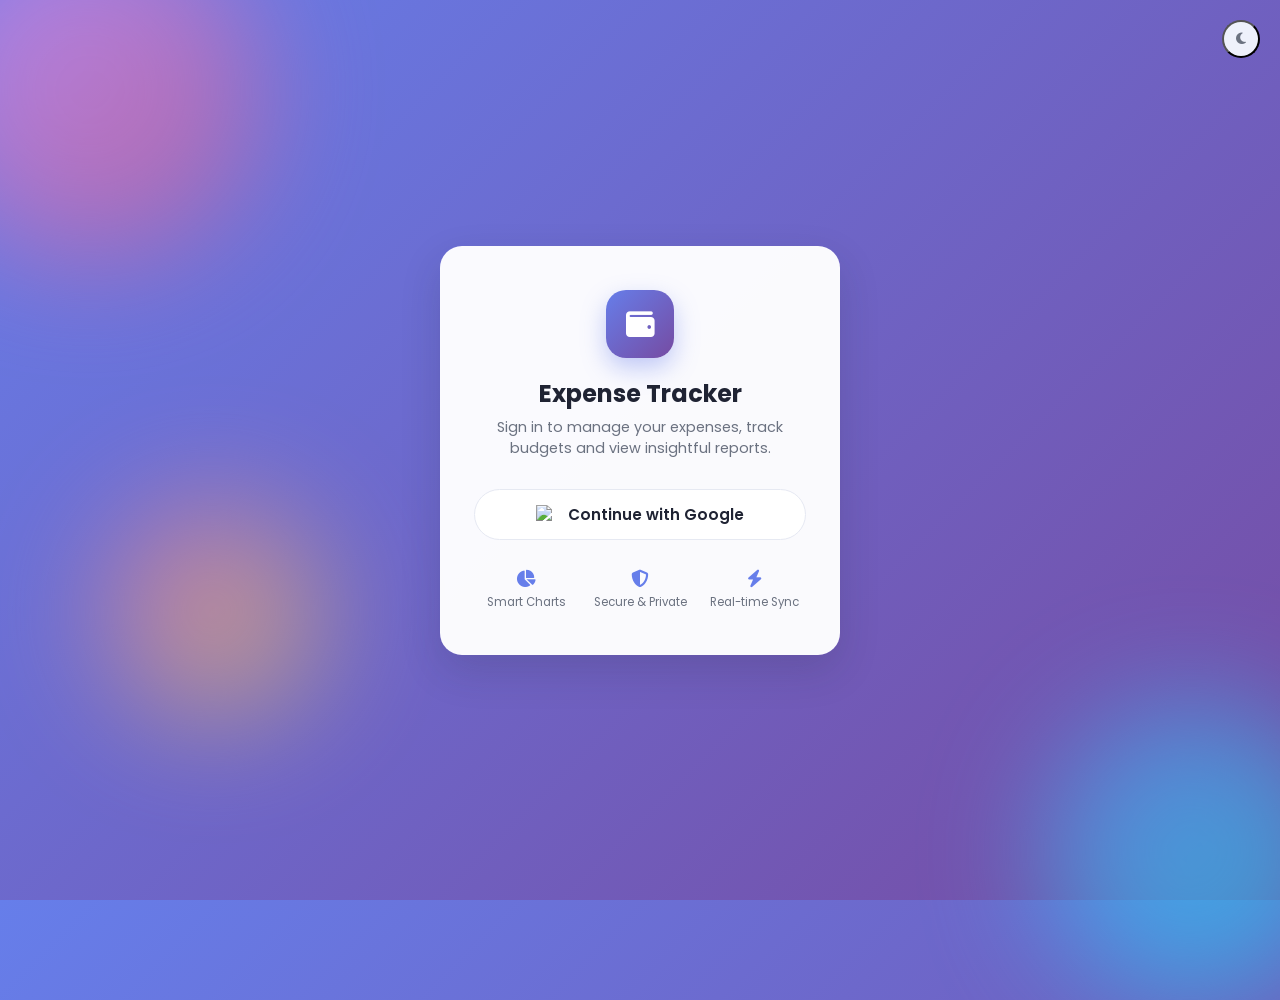
==== index.html @ 9ea7223c "Initial commit: modern expense tracker with Firebase auth, Firestore, charts and admin dashboard Van" ====
<!DOCTYPE html>
<html lang="en">
<head>
<meta charset="UTF-8" />
<meta name="viewport" content="width=device-width, initial-scale=1.0" />
<title>Expense Tracker | Sign In</title>
<meta name="description" content="Track your daily expenses with a modern, colorful dashboard." />

<!-- Google Fonts -->
<link rel="preconnect" href="https://fonts.googleapis.com" />
<link href="https://fonts.googleapis.com/css2?family=Poppins:wght@400;500;600;700;800&display=swap" rel="stylesheet" />

<!-- Font Awesome icons -->
<link rel="stylesheet" href="https://cdnjs.cloudflare.com/ajax/libs/font-awesome/6.5.1/css/all.min.css" />

<!-- App styles -->
<link rel="stylesheet" href="css/styles.css" />
<link rel="stylesheet" href="css/login.css" />

<link rel="icon" href="data:image/svg+xml,<svg xmlns=%22http://www.w3.org/2000/svg%22 viewBox=%220 0 100 100%22><text y=%22.9em%22 font-size=%2290%22>💰</text></svg>" />
</head>
<body class="login-page" data-theme="light">

<!-- Decorative animated background blobs -->
<div class="login-blob b1"></div>
<div class="login-blob b2"></div>
<div class="login-blob b3"></div>

<button id="theme-toggle-login" class="btn-icon theme-toggle-floating" title="Toggle dark mode" aria-label="Toggle dark mode">
  <i class="fa-solid fa-moon"></i>
</button>

<main class="login-card">
  <div class="login-logo"><i class="fa-solid fa-wallet"></i></div>
  <h1>Expense Tracker</h1>
  <p class="subtitle">Sign in to manage your expenses, track budgets and view insightful reports.</p>

  <button id="google-signin-btn" class="btn-google">
    <img src="https://www.gstatic.com/firebasejs/ui/2.0.0/images/auth/google.svg" alt="Google" />
    Continue with Google
  </button>

  <div class="login-loading" id="login-loading">
    <div class="spinner"></div>
    <span>Signing you in&hellip;</span>
  </div>

  <p class="login-error" id="login-error"></p>

  <div class="login-features">
    <div class="feature"><i class="fa-solid fa-chart-pie"></i><span>Smart Charts</span></div>
    <div class="feature"><i class="fa-solid fa-shield-halved"></i><span>Secure &amp; Private</span></div>
    <div class="feature"><i class="fa-solid fa-bolt"></i><span>Real-time Sync</span></div>
  </div>
</main>

<div id="toast-container"></div>

<!-- Firebase Compat SDK -->
<script src="https://www.gstatic.com/firebasejs/10.12.2/firebase-app-compat.js"></script>
<script src="https://www.gstatic.com/firebasejs/10.12.2/firebase-auth-compat.js"></script>
<script src="https://www.gstatic.com/firebasejs/10.12.2/firebase-firestore-compat.js"></script>

<script src="js/firebase-config.js"></script>
<script src="js/constants.js"></script>
<script src="js/utils.js"></script>
<script src="js/login.js"></script>
</body>
</html>
---- css/styles.css ----
/* ==========================================================================
   Global styles: variables, reset, typography, buttons, forms, modals,
   toasts, spinners and other shared components used across every page.
   ========================================================================== */

:root {
  /* Brand gradient palette */
  --gradient-primary: linear-gradient(135deg, #667eea 0%, #764ba2 100%);
  --gradient-secondary: linear-gradient(135deg, #f093fb 0%, #f5576c 100%);
  --gradient-success: linear-gradient(135deg, #43e97b 0%, #38f9d7 100%);
  --gradient-warning: linear-gradient(135deg, #fa709a 0%, #fee140 100%);
  --gradient-info: linear-gradient(135deg, #4facfe 0%, #00f2fe 100%);
  --gradient-dark: linear-gradient(135deg, #232526 0%, #414345 100%);

  --color-primary: #667eea;
  --color-primary-dark: #5a67d8;
  --color-secondary: #f5576c;
  --color-success: #38b000;
  --color-danger: #ef476f;
  --color-warning: #f9a826;
  --color-info: #4facfe;

  --bg-body: #f4f6fb;
  --bg-surface: #ffffff;
  --bg-surface-alt: #f8f9fe;
  --bg-hover: #eef1fb;
  --text-primary: #1f2333;
  --text-secondary: #6b7280;
  --text-muted: #9aa0ac;
  --border-color: #e6e9f2;
  --shadow-sm: 0 2px 8px rgba(31, 35, 51, 0.06);
  --shadow-md: 0 8px 24px rgba(31, 35, 51, 0.10);
  --shadow-lg: 0 16px 40px rgba(31, 35, 51, 0.16);

  --radius-sm: 8px;
  --radius-md: 14px;
  --radius-lg: 22px;
  --radius-pill: 999px;

  --sidebar-width: 260px;
  --topbar-height: 72px;

  --transition-fast: 0.18s ease;
  --transition-medium: 0.32s cubic-bezier(0.4, 0, 0.2, 1);

  --font-family: "Poppins", "Segoe UI", system-ui, -apple-system, sans-serif;
}

[data-theme="dark"] {
  --bg-body: #12141f;
  --bg-surface: #1b1e2c;
  --bg-surface-alt: #212437;
  --bg-hover: #262a3d;
  --text-primary: #f1f2f8;
  --text-secondary: #b3b7c9;
  --text-muted: #767c92;
  --border-color: #2b2f45;
  --shadow-sm: 0 2px 8px rgba(0, 0, 0, 0.3);
  --shadow-md: 0 8px 24px rgba(0, 0, 0, 0.35);
  --shadow-lg: 0 16px 40px rgba(0, 0, 0, 0.45);
}

* {
  margin: 0;
  padding: 0;
  box-sizing: border-box;
}

html {
  scroll-behavior: smooth;
}

body {
  font-family: var(--font-family);
  background: var(--bg-body);
  color: var(--text-primary);
  min-height: 100vh;
  transition: background var(--transition-medium), color var(--transition-medium);
  -webkit-font-smoothing: antialiased;
}

img {
  max-width: 100%;
  display: block;
}

a {
  color: inherit;
  text-decoration: none;
}

button {
  font-family: inherit;
  cursor: pointer;
}

input,
select,
textarea {
  font-family: inherit;
  font-size: 0.95rem;
}

::-webkit-scrollbar {
  width: 8px;
  height: 8px;
}
::-webkit-scrollbar-thumb {
  background: var(--border-color);
  border-radius: var(--radius-pill);
}
::-webkit-scrollbar-track {
  background: transparent;
}

/* ---------- Layout utilities ---------- */
.hidden {
  display: none !important;
}

.flex {
  display: flex;
}
.flex-center {
  display: flex;
  align-items: center;
  justify-content: center;
}
.flex-between {
  display: flex;
  align-items: center;
  justify-content: space-between;
}
.gap-8 { gap: 8px; }
.gap-12 { gap: 12px; }
.gap-16 { gap: 16px; }

/* ---------- Buttons ---------- */
.btn {
  display: inline-flex;
  align-items: center;
  justify-content: center;
  gap: 8px;
  padding: 11px 22px;
  border: none;
  border-radius: var(--radius-pill);
  font-size: 0.92rem;
  font-weight: 600;
  transition: transform var(--transition-fast), box-shadow var(--transition-fast), opacity var(--transition-fast);
  white-space: nowrap;
}
.btn:active {
  transform: scale(0.97);
}
.btn:disabled {
  opacity: 0.6;
  cursor: not-allowed;
}
.btn-primary {
  background: var(--gradient-primary);
  color: #fff;
  box-shadow: 0 6px 16px rgba(102, 126, 234, 0.35);
}
.btn-primary:hover {
  box-shadow: 0 8px 22px rgba(102, 126, 234, 0.45);
  transform: translateY(-1px);
}
.btn-secondary {
  background: var(--bg-hover);
  color: var(--text-primary);
}
.btn-secondary:hover {
  background: var(--border-color);
}
.btn-danger {
  background: var(--gradient-secondary);
  color: #fff;
  box-shadow: 0 6px 16px rgba(245, 87, 108, 0.35);
}
.btn-outline {
  background: transparent;
  border: 1.5px solid var(--border-color);
  color: var(--text-primary);
}
.btn-outline:hover {
  border-color: var(--color-primary);
  color: var(--color-primary);
}
.btn-sm {
  padding: 7px 14px;
  font-size: 0.8rem;
}
.btn-icon {
  width: 38px;
  height: 38px;
  padding: 0;
  border-radius: 50%;
  background: var(--bg-hover);
  color: var(--text-secondary);
}
.btn-icon:hover {
  background: var(--border-color);
  color: var(--text-primary);
}
.btn-block {
  width: 100%;
}

/* ---------- Forms ---------- */
.form-group {
  display: flex;
  flex-direction: column;
  gap: 6px;
  margin-bottom: 16px;
}
.form-group label {
  font-size: 0.82rem;
  font-weight: 600;
  color: var(--text-secondary);
}
.form-control {
  padding: 11px 14px;
  border: 1.5px solid var(--border-color);
  border-radius: var(--radius-sm);
  background: var(--bg-surface-alt);
  color: var(--text-primary);
  transition: border-color var(--transition-fast), box-shadow var(--transition-fast);
}
.form-control:focus {
  outline: none;
  border-color: var(--color-primary);
  box-shadow: 0 0 0 3px rgba(102, 126, 234, 0.15);
}
textarea.form-control {
  resize: vertical;
  min-height: 70px;
}
.form-row {
  display: grid;
  grid-template-columns: 1fr 1fr;
  gap: 14px;
}
.input-with-icon {
  position: relative;
}
.input-with-icon i {
  position: absolute;
  left: 14px;
  top: 50%;
  transform: translateY(-50%);
  color: var(--text-muted);
}
.input-with-icon .form-control {
  padding-left: 40px;
}

/* ---------- Cards ---------- */
.card {
  background: var(--bg-surface);
  border-radius: var(--radius-md);
  box-shadow: var(--shadow-sm);
  padding: 20px;
  transition: transform var(--transition-fast), box-shadow var(--transition-fast);
}
.card:hover {
  box-shadow: var(--shadow-md);
}

/* ---------- Modal ---------- */
.modal-overlay {
  position: fixed;
  inset: 0;
  background: rgba(15, 17, 26, 0.55);
  backdrop-filter: blur(3px);
  display: flex;
  align-items: center;
  justify-content: center;
  z-index: 1000;
  opacity: 0;
  pointer-events: none;
  transition: opacity var(--transition-medium);
  padding: 16px;
}
.modal-overlay.active {
  opacity: 1;
  pointer-events: auto;
}
.modal {
  background: var(--bg-surface);
  border-radius: var(--radius-lg);
  width: 100%;
  max-width: 520px;
  max-height: 90vh;
  overflow-y: auto;
  box-shadow: var(--shadow-lg);
  transform: translateY(24px) scale(0.97);
  transition: transform var(--transition-medium);
}
.modal-overlay.active .modal {
  transform: translateY(0) scale(1);
}
.modal-sm { max-width: 400px; }
.modal-lg { max-width: 760px; }
.modal-header {
  display: flex;
  align-items: center;
  justify-content: space-between;
  padding: 22px 24px;
  border-bottom: 1px solid var(--border-color);
}
.modal-header h3 {
  font-size: 1.1rem;
  font-weight: 700;
}
.modal-body {
  padding: 22px 24px;
}
.modal-footer {
  display: flex;
  justify-content: flex-end;
  gap: 10px;
  padding: 18px 24px;
  border-top: 1px solid var(--border-color);
}

/* ---------- Toasts ---------- */
#toast-container {
  position: fixed;
  top: 20px;
  right: 20px;
  z-index: 2000;
  display: flex;
  flex-direction: column;
  gap: 10px;
  max-width: 340px;
}
.toast {
  display: flex;
  align-items: flex-start;
  gap: 10px;
  background: var(--bg-surface);
  color: var(--text-primary);
  padding: 14px 16px;
  border-radius: var(--radius-sm);
  box-shadow: var(--shadow-lg);
  border-left: 4px solid var(--color-primary);
  animation: toast-in 0.3s ease forwards;
  font-size: 0.88rem;
}
.toast.toast-success { border-left-color: var(--color-success); }
.toast.toast-error { border-left-color: var(--color-danger); }
.toast.toast-warning { border-left-color: var(--color-warning); }
.toast i { margin-top: 2px; }
.toast.toast-out {
  animation: toast-out 0.25s ease forwards;
}
@keyframes toast-in {
  from { opacity: 0; transform: translateX(40px); }
  to { opacity: 1; transform: translateX(0); }
}
@keyframes toast-out {
  from { opacity: 1; transform: translateX(0); }
  to { opacity: 0; transform: translateX(40px); }
}

/* ---------- Spinner / loading ---------- */
.spinner {
  width: 42px;
  height: 42px;
  border: 4px solid var(--border-color);
  border-top-color: var(--color-primary);
  border-radius: 50%;
  animation: spin 0.8s linear infinite;
}
@keyframes spin {
  to { transform: rotate(360deg); }
}
#page-loader {
  position: fixed;
  inset: 0;
  display: flex;
  align-items: center;
  justify-content: center;
  background: var(--bg-body);
  z-index: 3000;
  transition: opacity 0.3s ease;
}
#page-loader.fade-out {
  opacity: 0;
  pointer-events: none;
}

/* ---------- Empty state ---------- */
.empty-state {
  display: flex;
  flex-direction: column;
  align-items: center;
  justify-content: center;
  text-align: center;
  padding: 48px 20px;
  color: var(--text-secondary);
}
.empty-state i {
  font-size: 3rem;
  margin-bottom: 14px;
  background: var(--gradient-primary);
  -webkit-background-clip: text;
  background-clip: text;
  color: transparent;
}
.empty-state h4 {
  margin-bottom: 6px;
  color: var(--text-primary);
}
.empty-state p {
  font-size: 0.85rem;
  max-width: 280px;
}

/* ---------- Badges / chips ---------- */
.badge {
  display: inline-flex;
  align-items: center;
  gap: 5px;
  padding: 4px 11px;
  border-radius: var(--radius-pill);
  font-size: 0.72rem;
  font-weight: 600;
}
.badge-success { background: rgba(56, 176, 0, 0.14); color: var(--color-success); }
.badge-danger { background: rgba(239, 71, 111, 0.14); color: var(--color-danger); }
.badge-warning { background: rgba(249, 168, 38, 0.14); color: var(--color-warning); }
.badge-info { background: rgba(79, 172, 254, 0.14); color: var(--color-info); }
.badge-admin {
  background: var(--gradient-secondary);
  color: #fff;
}

.chip {
  display: inline-flex;
  align-items: center;
  gap: 6px;
  padding: 6px 13px;
  border-radius: var(--radius-pill);
  background: var(--bg-hover);
  font-size: 0.8rem;
  font-weight: 500;
  border: 1.5px solid transparent;
  transition: all var(--transition-fast);
}
.chip.active {
  border-color: var(--color-primary);
  background: rgba(102, 126, 234, 0.12);
  color: var(--color-primary);
}

/* ---------- Utility animations ---------- */
.fade-in {
  animation: fadeIn 0.4s ease both;
}
@keyframes fadeIn {
  from { opacity: 0; transform: translateY(8px); }
  to { opacity: 1; transform: translateY(0); }
}
.pop-in {
  animation: popIn 0.35s cubic-bezier(0.34, 1.56, 0.64, 1) both;
}
@keyframes popIn {
  from { opacity: 0; transform: scale(0.9); }
  to { opacity: 1; transform: scale(1); }
}

/* ---------- Confirm dialog ---------- */
.confirm-icon {
  width: 60px;
  height: 60px;
  border-radius: 50%;
  display: flex;
  align-items: center;
  justify-content: center;
  font-size: 1.5rem;
  margin: 0 auto 14px;
  background: rgba(239, 71, 111, 0.12);
  color: var(--color-danger);
}

@media (max-width: 640px) {
  .form-row { grid-template-columns: 1fr; }
  .modal { max-width: 94vw; }
}
---- css/login.css ----
/* Login page: full-screen gradient with animated blobs and a glass card. */

.login-page {
  min-height: 100vh;
  display: flex;
  align-items: center;
  justify-content: center;
  position: relative;
  overflow: hidden;
  background: var(--gradient-primary);
  padding: 20px;
}

.login-blob {
  position: absolute;
  border-radius: 50%;
  filter: blur(60px);
  opacity: 0.55;
  animation: blob-float 10s ease-in-out infinite;
}
.login-blob.b1 {
  width: 340px;
  height: 340px;
  background: var(--gradient-secondary);
  top: -80px;
  left: -80px;
}
.login-blob.b2 {
  width: 300px;
  height: 300px;
  background: var(--gradient-info);
  bottom: -100px;
  right: -60px;
  animation-delay: 2s;
}
.login-blob.b3 {
  width: 220px;
  height: 220px;
  background: var(--gradient-warning);
  bottom: 20%;
  left: 8%;
  animation-delay: 4s;
}
@keyframes blob-float {
  0%, 100% { transform: translate(0, 0) scale(1); }
  50% { transform: translate(20px, -30px) scale(1.08); }
}

.login-card {
  position: relative;
  z-index: 1;
  width: 100%;
  max-width: 400px;
  background: rgba(255, 255, 255, 0.97);
  border-radius: var(--radius-lg);
  box-shadow: var(--shadow-lg);
  padding: 44px 34px;
  text-align: center;
  animation: popIn 0.5s cubic-bezier(0.34, 1.56, 0.64, 1) both;
}
[data-theme="dark"] .login-card {
  background: rgba(27, 30, 44, 0.97);
}

.login-logo {
  width: 68px;
  height: 68px;
  border-radius: 20px;
  background: var(--gradient-primary);
  display: flex;
  align-items: center;
  justify-content: center;
  margin: 0 auto 18px;
  font-size: 1.8rem;
  color: #fff;
  box-shadow: 0 10px 24px rgba(102, 126, 234, 0.4);
}

.login-card h1 {
  font-size: 1.5rem;
  font-weight: 700;
  margin-bottom: 6px;
}
.login-card p.subtitle {
  color: var(--text-secondary);
  font-size: 0.9rem;
  margin-bottom: 30px;
}

.btn-google {
  width: 100%;
  display: flex;
  align-items: center;
  justify-content: center;
  gap: 12px;
  padding: 13px 20px;
  border-radius: var(--radius-pill);
  border: 1.5px solid var(--border-color);
  background: var(--bg-surface);
  color: var(--text-primary);
  font-weight: 600;
  font-size: 0.95rem;
  transition: all var(--transition-fast);
}
.btn-google:hover {
  box-shadow: var(--shadow-md);
  transform: translateY(-2px);
}
.btn-google img {
  width: 20px;
  height: 20px;
}

.login-features {
  display: grid;
  grid-template-columns: repeat(3, 1fr);
  gap: 10px;
  margin-top: 30px;
}
.login-features .feature {
  font-size: 0.72rem;
  color: var(--text-secondary);
  display: flex;
  flex-direction: column;
  align-items: center;
  gap: 6px;
}
.login-features .feature i {
  font-size: 1.1rem;
  color: var(--color-primary);
}

.login-error {
  margin-top: 16px;
  font-size: 0.82rem;
  color: var(--color-danger);
  display: none;
}
.login-error.show {
  display: block;
}

.login-loading {
  display: none;
  align-items: center;
  justify-content: center;
  gap: 10px;
  margin-top: 16px;
  font-size: 0.85rem;
  color: var(--text-secondary);
}
.login-loading.show {
  display: flex;
}
.login-loading .spinner {
  width: 18px;
  height: 18px;
  border-width: 2.5px;
}

.theme-toggle-floating {
  position: fixed;
  top: 20px;
  right: 20px;
  z-index: 2;
}
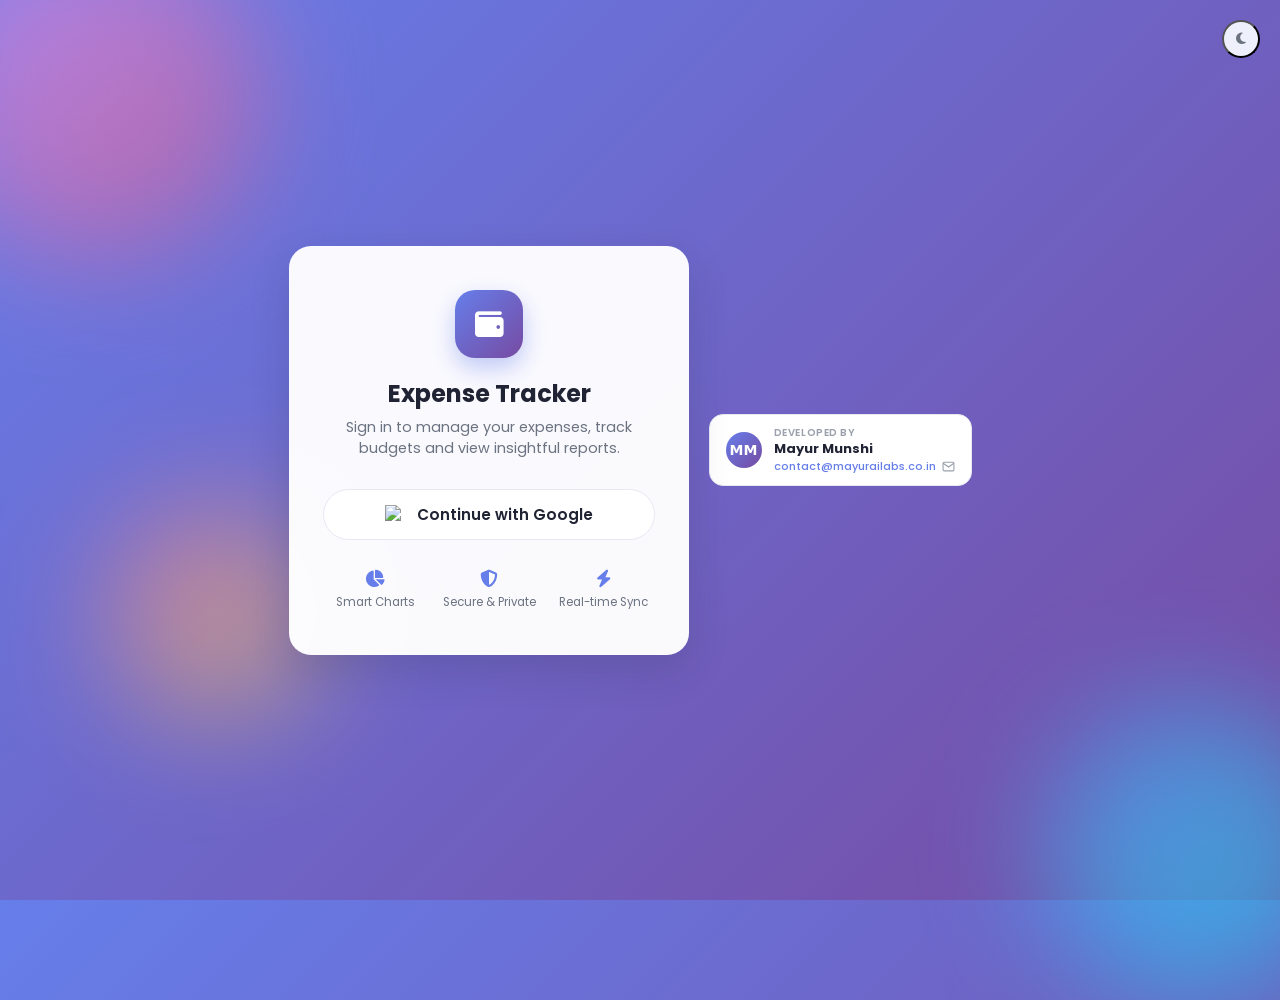
==== commit 38a3792f: "Add developer footer card to sign-in and dashboard pages Matches the "Developed by Mayur Munshi" car" ====
--- a/index.html
+++ b/index.html
@@ -54,6 +54,20 @@
   </div>
 </main>
 
+<footer class="site-footer">
+  <a class="dev-card" href="mailto:contact@mayurailabs.co.in" title="Send email to Mayur Munshi">
+    <div class="dev-avatar">MM</div>
+    <div class="dev-info">
+      <div class="dev-by">Developed by</div>
+      <div class="dev-name">Mayur Munshi</div>
+      <div style="display:flex;align-items:center;gap:6px;">
+        <div class="dev-email">contact@mayurailabs.co.in</div>
+        <svg width="13" height="13" viewBox="0 0 24 24" fill="none" stroke="currentColor" stroke-width="2" style="color:var(--text-muted);flex-shrink:0;"><path d="M4 4h16c1.1 0 2 .9 2 2v12c0 1.1-.9 2-2 2H4c-1.1 0-2-.9-2-2V6c0-1.1.9-2 2-2z"/><polyline points="22,6 12,13 2,6"/></svg>
+      </div>
+    </div>
+  </a>
+</footer>
+
 <div id="toast-container"></div>
 
 <!-- Firebase Compat SDK -->
--- a/css/styles.css
+++ b/css/styles.css
@@ -60,6 +60,26 @@
   --shadow-lg: 0 16px 40px rgba(0, 0, 0, 0.45);
 }
 
+/* DEVELOPER FOOTER CARD */
+.site-footer { text-align: center; padding: 24px 20px; }
+.dev-card {
+  display: inline-flex; align-items: center; gap: 12px;
+  background: var(--bg-surface); border: 1px solid var(--border-color);
+  border-radius: var(--radius-md); padding: 10px 16px;
+  text-decoration: none; transition: border-color 0.2s, box-shadow 0.2s;
+}
+.dev-card:hover { border-color: var(--color-primary); box-shadow: var(--shadow-sm); }
+.dev-avatar {
+  width: 36px; height: 36px; border-radius: 50%;
+  background: var(--gradient-primary);
+  display: flex; align-items: center; justify-content: center;
+  font-size: 14px; font-weight: 800; color: white; flex-shrink: 0;
+}
+.dev-info { text-align: left; }
+.dev-by { font-size: 10px; color: var(--text-muted); font-weight: 600; text-transform: uppercase; letter-spacing: 0.6px; }
+.dev-name { font-size: 13px; font-weight: 700; color: var(--text-primary); line-height: 1.3; }
+.dev-email { font-size: 11px; color: var(--color-primary); font-weight: 500; }
+
 * {
   margin: 0;
   padding: 0;
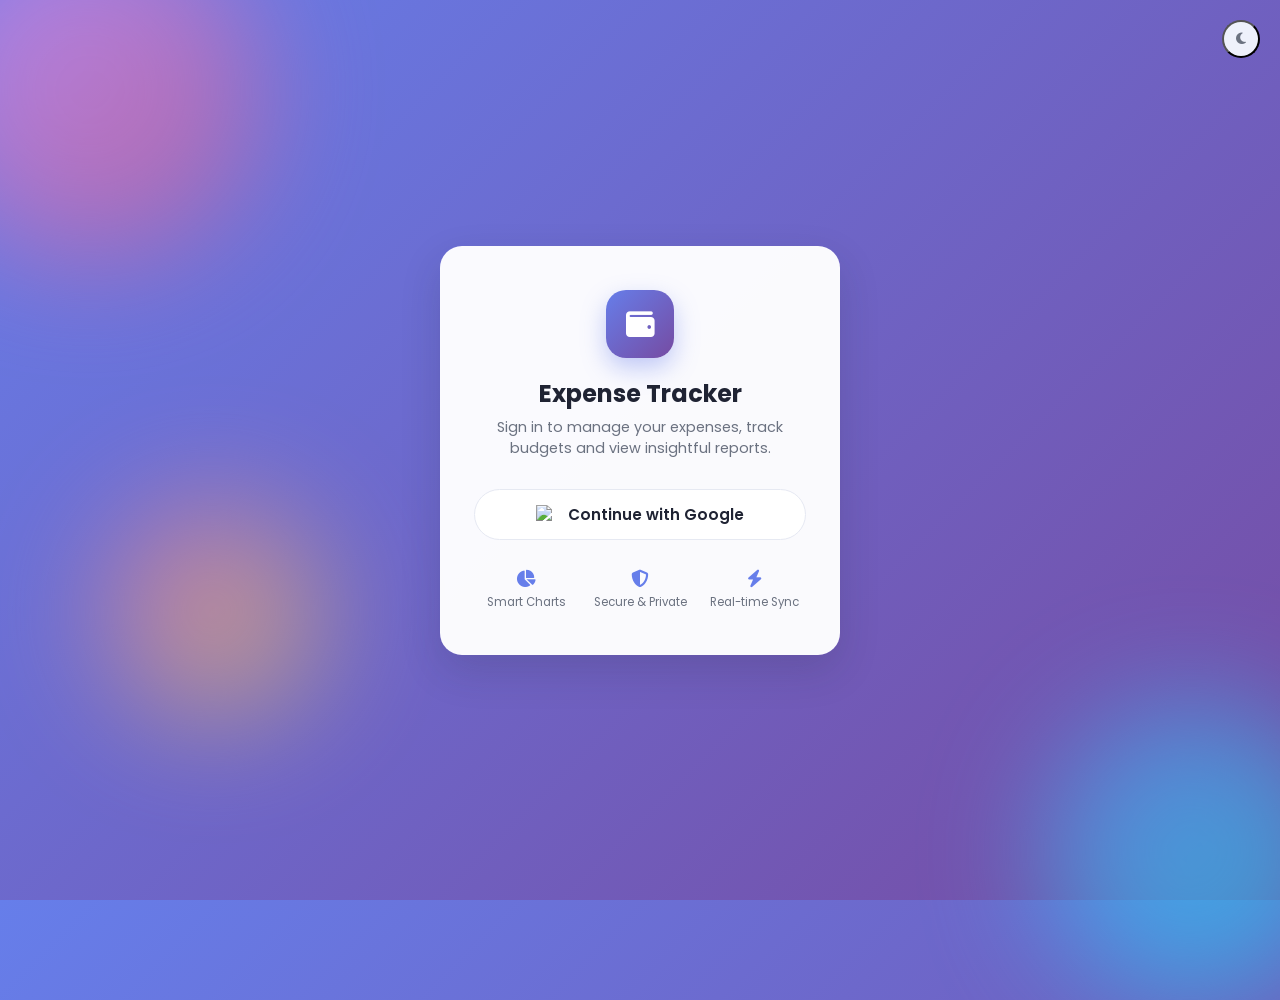
==== commit d8d21a43: "Remove developer footer from sign-in page Keep it on the dashboard only, not the login screen." ====
--- a/index.html
+++ b/index.html
@@ -54,20 +54,6 @@
   </div>
 </main>
 
-<footer class="site-footer">
-  <a class="dev-card" href="mailto:contact@mayurailabs.co.in" title="Send email to Mayur Munshi">
-    <div class="dev-avatar">MM</div>
-    <div class="dev-info">
-      <div class="dev-by">Developed by</div>
-      <div class="dev-name">Mayur Munshi</div>
-      <div style="display:flex;align-items:center;gap:6px;">
-        <div class="dev-email">contact@mayurailabs.co.in</div>
-        <svg width="13" height="13" viewBox="0 0 24 24" fill="none" stroke="currentColor" stroke-width="2" style="color:var(--text-muted);flex-shrink:0;"><path d="M4 4h16c1.1 0 2 .9 2 2v12c0 1.1-.9 2-2 2H4c-1.1 0-2-.9-2-2V6c0-1.1.9-2 2-2z"/><polyline points="22,6 12,13 2,6"/></svg>
-      </div>
-    </div>
-  </a>
-</footer>
-
 <div id="toast-container"></div>
 
 <!-- Firebase Compat SDK -->
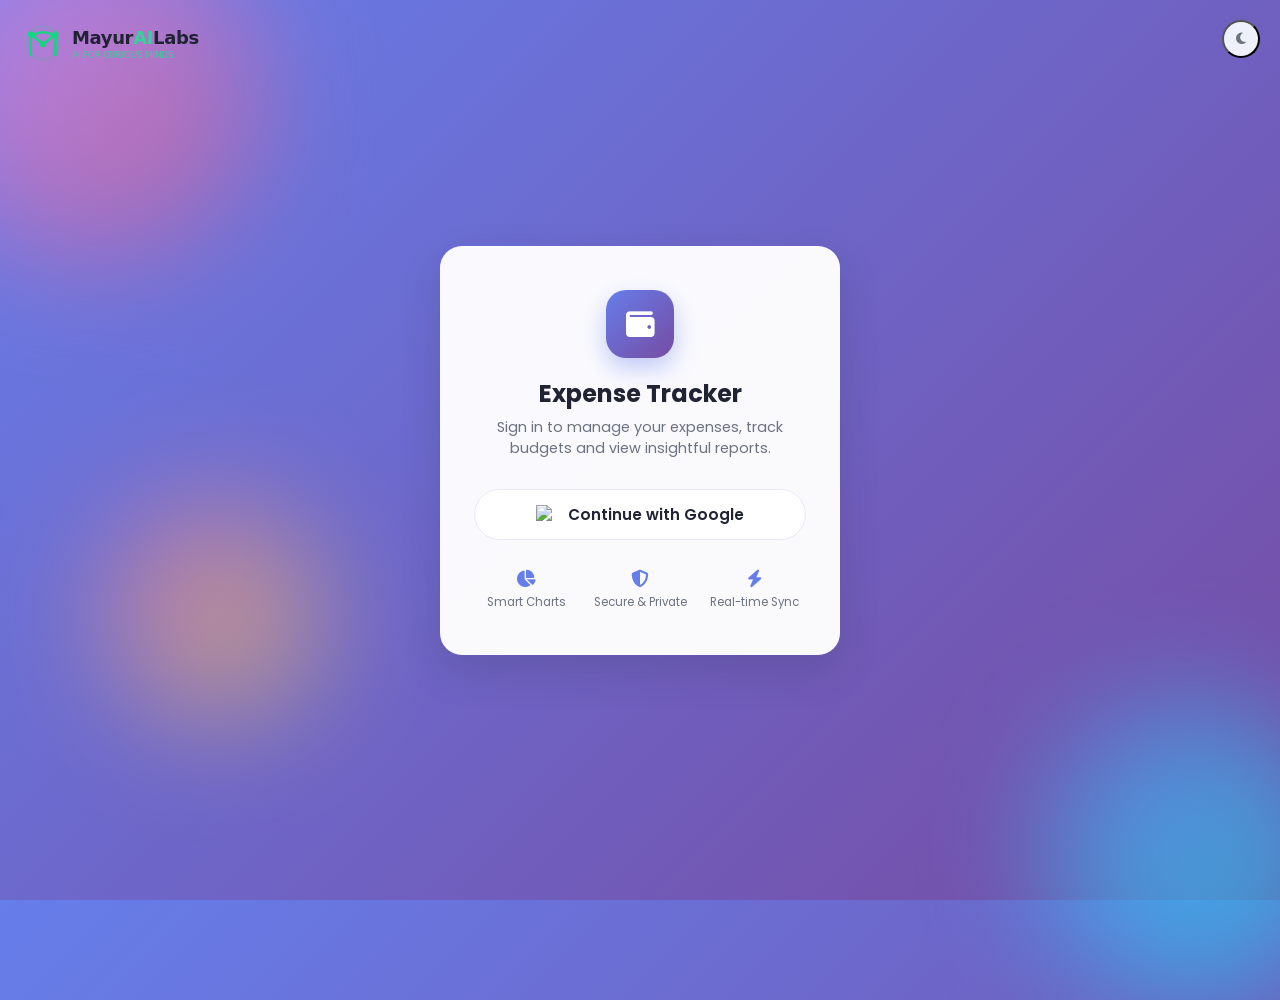
==== commit 75ca45fa: "Move Mayur AI Labs home logo to top-left full lockup Replace the small bottom-left badge with the ic" ====
--- a/index.html
+++ b/index.html
@@ -54,6 +54,21 @@
   </div>
 </main>
 
+<a class="mal-logo" href="https://mayurailabs.co.in/" aria-label="Mayur AI Labs — Home">
+  <svg class="mal-logo-mark" viewBox="0 0 32 32" fill="none" xmlns="http://www.w3.org/2000/svg" aria-hidden="true">
+    <circle cx="16" cy="16" r="14" stroke="rgba(15,216,126,0.2)" stroke-width="1.5" fill="none"/>
+    <path d="M 5.5 11.7 A 14 14 0 0 1 26.5 11.7" stroke="#0FD87E" stroke-width="2" stroke-linecap="round" fill="none"/>
+    <polyline points="5.6,26 5.6,8.5 16,17 26.4,8.5 26.4,26" stroke="#0FD87E" stroke-width="2.2" stroke-linejoin="round" stroke-linecap="round" fill="none"/>
+    <circle cx="5.6" cy="8.5" r="2.5" fill="#0FD87E"/>
+    <circle cx="16" cy="17" r="2.5" fill="#0FD87E"/>
+    <circle cx="26.4" cy="8.5" r="2.5" fill="#0FD87E"/>
+  </svg>
+  <span class="mal-logo-text">
+    <span class="mal-logo-name">Mayur<span class="mal-logo-accent">AI</span>Labs</span>
+    <span class="mal-logo-tagline">AI for Curious Minds</span>
+  </span>
+</a>
+
 <div id="toast-container"></div>
 
 <!-- Firebase Compat SDK -->
--- a/css/styles.css
+++ b/css/styles.css
@@ -60,8 +60,8 @@
   --shadow-lg: 0 16px 40px rgba(0, 0, 0, 0.45);
 }
 
-/* DEVELOPER FOOTER CARD */
-.site-footer { text-align: center; padding: 24px 20px; }
+/* DEVELOPER FOOTER CARD (bottom-pinned) */
+.site-footer { margin-top: auto; text-align: center; padding: 22px 20px; }
 .dev-card {
   display: inline-flex; align-items: center; gap: 12px;
   background: var(--bg-surface); border: 1px solid var(--border-color);
@@ -508,3 +508,35 @@
   .form-row { grid-template-columns: 1fr; }
   .modal { max-width: 94vw; }
 }
+
+/* MAYUR AI LABS HOME LOGO — matches Daily Savings Calculator's header lockup exactly */
+.mal-logo {
+  position: fixed;
+  top: 24px;
+  left: 24px;
+  z-index: 100;
+  display: inline-flex;
+  align-items: center;
+  gap: 10px;
+  text-decoration: none;
+}
+.mal-logo-mark { width: 38px; height: 38px; border-radius: 50%; display: block; }
+.mal-logo-text { display: flex; flex-direction: column; gap: 2px; }
+.mal-logo-name {
+  font-family: 'Inter', system-ui, -apple-system, sans-serif;
+  font-size: 18px;
+  letter-spacing: -0.02em;
+  color: var(--text-primary);
+  font-weight: 700;
+}
+.mal-logo-accent { color: #34D399; }
+.mal-logo-tagline {
+  display: block;
+  font-family: 'Inter', system-ui, -apple-system, sans-serif;
+  font-size: 9px;
+  letter-spacing: -0.03em;
+  text-transform: uppercase;
+  color: #34D399;
+  opacity: 0.85;
+  font-weight: 500;
+}
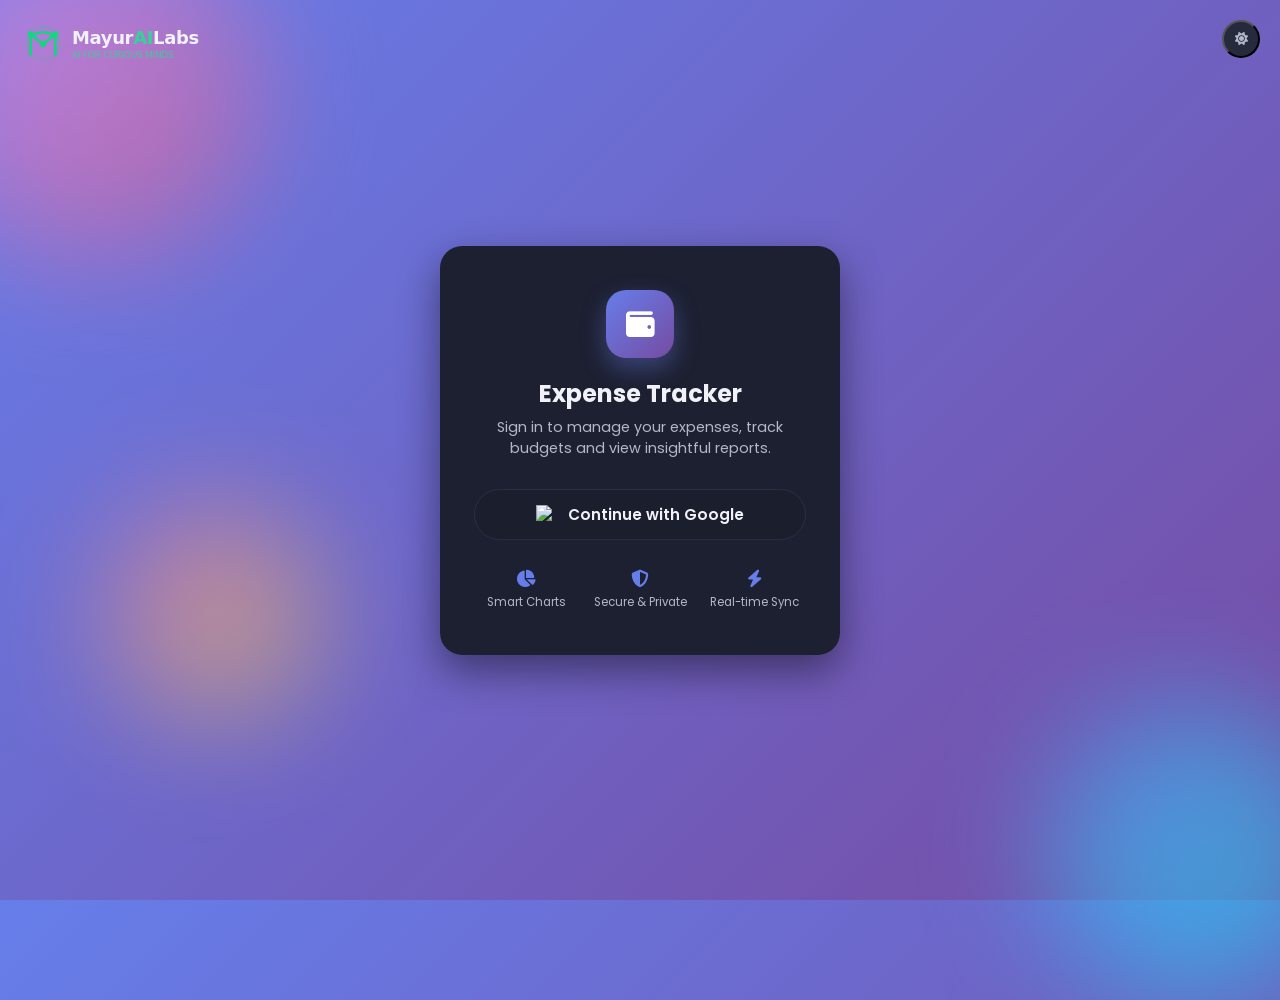
==== commit 68a8e3f4: "Default the Expense Manager theme to dark Flips the fallback theme from light to dark in the initial" ====
--- a/index.html
+++ b/index.html
@@ -19,7 +19,7 @@
 
 <link rel="icon" href="data:image/svg+xml,<svg xmlns=%22http://www.w3.org/2000/svg%22 viewBox=%220 0 100 100%22><text y=%22.9em%22 font-size=%2290%22>💰</text></svg>" />
 </head>
-<body class="login-page" data-theme="light">
+<body class="login-page" data-theme="dark">
 
 <!-- Decorative animated background blobs -->
 <div class="login-blob b1"></div>
